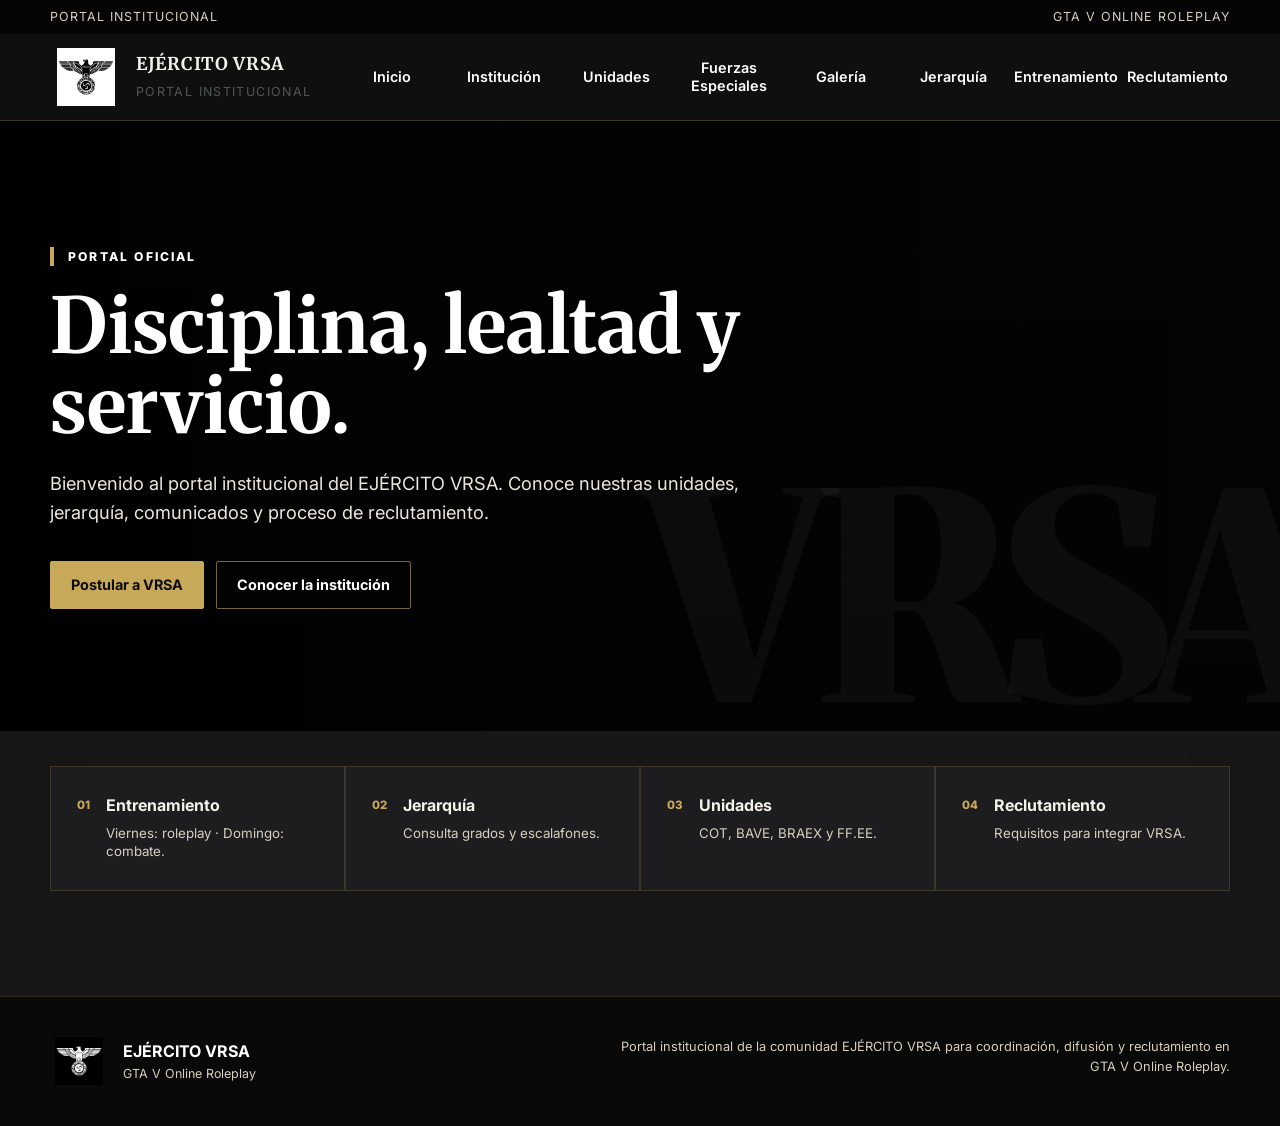
==== index.html @ d4b0fa34 "Add files via upload" ====
<!DOCTYPE html><html lang="es"><head><meta charset="UTF-8"><meta name="viewport" content="width=device-width, initial-scale=1.0"><title>EJÉRCITO VRSA | Inicio</title>
<link rel="preconnect" href="https://fonts.googleapis.com"><link rel="preconnect" href="https://fonts.gstatic.com" crossorigin>
<link href="https://fonts.googleapis.com/css2?family=Inter:wght@400;500;600;700;800&family=Merriweather:wght@700;900&display=swap" rel="stylesheet">
<link rel="stylesheet" href="styles.css"></head><body><div class="top-strip"><div class="container top-strip__inner"><span>Portal institucional</span><span>GTA V Online Roleplay</span></div></div>
<header class="site-header"><div class="container header-inner">
<a class="brand" href="index.html"><img src="logo-vrsa.jpeg" alt="Logo Ejército VRSA"><div><strong>EJÉRCITO VRSA</strong><span>Portal Institucional</span></div></a>
<button class="menu-toggle" aria-label="Abrir menú" aria-expanded="false">☰</button>
<nav class="main-nav">
<a href="index.html">Inicio</a><a href="institucion.html">Institución</a><a href="unidades.html">Unidades</a><a href="fuerzas-especiales.html">Fuerzas Especiales</a><a href="galeria.html">Galería</a><a href="jerarquia.html">Jerarquía</a><a href="entrenamiento.html">Entrenamiento</a><a href="reclutamiento.html">Reclutamiento</a>
</nav></div></header><main>
<section class="hero hero-video">
<video class="hero-bg-video" autoplay muted loop playsinline preload="metadata" aria-hidden="true">
  <source src="video-inicio.mp4" type="video/mp4">
</video><div class="hero-overlay"></div><div class="container hero-content"><div class="hero-kicker">PORTAL OFICIAL</div><h1>Disciplina, lealtad y servicio.</h1><p>Bienvenido al portal institucional del EJÉRCITO VRSA. Conoce nuestras unidades, jerarquía, comunicados y proceso de reclutamiento.</p><div class="hero-actions"><a class="btn btn-primary" href="reclutamiento.html">Postular a VRSA</a><a class="btn btn-secondary" href="institucion.html">Conocer la institución</a></div></div></section>
<section class="section"><div class="container quick-grid" style="margin-top:-70px"><a href="entrenamiento.html" class="quick-card"><span class="quick-number">01</span><div><strong>Entrenamiento</strong><small>Viernes: roleplay · Domingo: combate.</small></div></a><a href="jerarquia.html" class="quick-card"><span class="quick-number">02</span><div><strong>Jerarquía</strong><small>Consulta grados y escalafones.</small></div></a><a href="unidades.html" class="quick-card"><span class="quick-number">03</span><div><strong>Unidades</strong><small>COT, BAVE, BRAEX y FF.EE.</small></div></a><a href="reclutamiento.html" class="quick-card"><span class="quick-number">04</span><div><strong>Reclutamiento</strong><small>Requisitos para integrar VRSA.</small></div></a></div></section>
</main><footer><div class="container footer-grid"><div class="footer-brand"><img src="logo-vrsa.jpeg" alt="Logo VRSA"><div><strong>EJÉRCITO VRSA</strong><span>GTA V Online Roleplay</span></div></div><div class="footer-copy"><p>Portal institucional de la comunidad EJÉRCITO VRSA para coordinación, difusión y reclutamiento en GTA V Online Roleplay.</p></div></div></footer><script src="script.js"></script></body></html>
---- styles.css ----
:root{
  --green:#243447;
  --green-2:#182434;
  --green-3:#42566f;
  --ink:#151918;
  --muted:#6f7773;
  --line:#d9dedb;
  --paper:#ffffff;
  --soft:#f3f5f4;
  --gold:#aeb8c6;
  --max:1180px;
}

*{box-sizing:border-box}
html{scroll-behavior:smooth}
body{
  margin:0;
  font-family:"Inter",sans-serif;
  color:var(--ink);
  background:var(--paper);
  line-height:1.6;
}
img{max-width:100%;display:block}
a{text-decoration:none;color:inherit}
.container{width:min(var(--max),calc(100% - 40px));margin:auto}

.top-strip{
  background:#111;
  color:#dfe3e0;
  font-size:.78rem;
  letter-spacing:.08em;
  text-transform:uppercase;
}
.top-strip__inner{
  min-height:34px;
  display:flex;
  align-items:center;
  justify-content:space-between;
}

.site-header{
  background:#fff;
  border-bottom:1px solid var(--line);
  position:sticky;
  top:0;
  z-index:20;
}
.header-inner{
  min-height:86px;
  display:flex;
  align-items:center;
  justify-content:space-between;
  gap:24px;
}
.brand{display:flex;align-items:center;gap:14px}
.brand img{
  width:72px;
  height:58px;
  object-fit:contain;
  filter:grayscale(1);
}
.brand strong{
  font-family:"Merriweather",serif;
  display:block;
  font-size:1.1rem;
  letter-spacing:.04em;
}
.brand span{font-size:.78rem;color:var(--muted);text-transform:uppercase;letter-spacing:.11em}

.main-nav{display:flex;gap:28px;align-items:center;font-size:.9rem;font-weight:600}
.main-nav a{position:relative;padding:30px 0}
.main-nav a:after{
  content:"";
  position:absolute;
  left:0;bottom:20px;
  height:2px;width:0;
  background:var(--green);
  transition:.2s;
}
.main-nav a:hover:after{width:100%}

.menu-toggle{
  display:none;
  border:0;
  background:none;
  font-size:1.6rem;
  cursor:pointer;
}

.hero{
  position:relative;
  min-height:610px;
  display:flex;
  align-items:center;
  color:#fff;
  background:
    linear-gradient(110deg, rgba(16,24,19,.94), rgba(28,48,36,.78)),
    radial-gradient(circle at 85% 25%, rgba(255,255,255,.14), transparent 30%),
    linear-gradient(145deg,#202b24,#0d120f);
  overflow:hidden;
}
.hero:after{
  content:"VRSA";
  position:absolute;
  right:-30px;
  bottom:-100px;
  font-family:"Merriweather",serif;
  font-weight:900;
  font-size:18rem;
  color:rgba(255,255,255,.035);
  letter-spacing:-.08em;
}
.hero-content{position:relative;z-index:2;padding:90px 0}
.hero-kicker{
  display:inline-block;
  border-left:4px solid var(--gold);
  padding-left:14px;
  letter-spacing:.18em;
  font-size:.76rem;
  font-weight:800;
  margin-bottom:20px;
}
.hero h1{
  max-width:800px;
  margin:0;
  font-family:"Merriweather",serif;
  font-size:clamp(3rem,6vw,5.8rem);
  line-height:1.03;
}
.hero p{
  max-width:690px;
  color:#dce3df;
  font-size:1.14rem;
  margin:24px 0 34px;
}
.hero-actions{display:flex;gap:12px;flex-wrap:wrap}
.btn{
  display:inline-flex;
  min-height:48px;
  align-items:center;
  justify-content:center;
  padding:0 20px;
  font-weight:700;
  font-size:.9rem;
  border:1px solid transparent;
  transition:.2s;
}
.btn-primary{background:#fff;color:#172018}
.btn-primary:hover{background:#e7ece8}
.btn-secondary{border-color:rgba(255,255,255,.45);color:#fff}
.btn-secondary:hover{background:rgba(255,255,255,.09)}

.quick-links{margin-top:-48px;position:relative;z-index:5}
.quick-grid{
  display:grid;
  grid-template-columns:repeat(4,1fr);
  box-shadow:0 16px 40px rgba(0,0,0,.13);
}
.quick-card{
  min-height:125px;
  background:#fff;
  border-right:1px solid var(--line);
  padding:26px;
  display:flex;
  gap:16px;
  align-items:flex-start;
}
.quick-card:last-child{border-right:0}
.quick-card:hover{background:var(--soft)}
.quick-number{font-size:.72rem;font-weight:800;color:var(--green);padding-top:3px}
.quick-card strong{display:block;margin-bottom:5px}
.quick-card small{color:var(--muted);line-height:1.4;display:block}

.section{padding:105px 0}
.section h2{
  font-family:"Merriweather",serif;
  font-size:clamp(2rem,4vw,3.2rem);
  margin:8px 0 24px;
}
.eyebrow{
  font-size:.76rem;
  letter-spacing:.18em;
  font-weight:800;
  color:var(--green-3);
}
.lead{font-size:1.17rem;line-height:1.8}
.split{display:grid;grid-template-columns:1.25fr .75fr;gap:80px;align-items:start}
.values{display:grid;grid-template-columns:repeat(3,1fr);margin-top:36px;border-top:1px solid var(--line)}
.values div{padding:20px 20px 0 0}
.values strong,.values span{display:block}
.values span{font-size:.86rem;color:var(--muted);margin-top:4px}

.institution-card{
  border:1px solid var(--line);
  padding:26px;
  background:#fff;
  box-shadow:0 14px 45px rgba(0,0,0,.06);
}
.institution-card img{
  width:100%;
  height:180px;
  object-fit:contain;
  filter:grayscale(1);
  margin-bottom:20px;
  background:#fafafa;
}
.institution-card div{
  display:flex;
  justify-content:space-between;
  gap:20px;
  border-top:1px solid var(--line);
  padding:14px 0;
}
.institution-card span{font-size:.71rem;color:var(--muted);letter-spacing:.1em}
.institution-card strong{font-size:.88rem;text-align:right}
.status{color:#315f87}

.section-dark{background:var(--green-2);color:#fff}
.eyebrow-light{color:#c9d6cd}
.section-intro{max-width:720px;color:#cbd4cf;margin-top:-10px;margin-bottom:38px}
.dark-text{color:var(--muted)}
.cards{display:grid;grid-template-columns:repeat(4,1fr);gap:16px}
.unit-card{
  border:1px solid rgba(255,255,255,.14);
  padding:28px;
  min-height:270px;
  background:rgba(255,255,255,.035);
}
.unit-card span{
  display:inline-block;
  font-size:.75rem;
  color:#b9c5bd;
  border-bottom:1px solid rgba(255,255,255,.3);
  padding-bottom:10px;
}
.unit-card h3{font-family:"Merriweather",serif;font-size:1.35rem;margin-top:45px}
.unit-card p{color:#cbd4cf;font-size:.9rem}

.rank-grid{display:grid;grid-template-columns:repeat(4,1fr);gap:18px}
.rank-group{border-top:4px solid var(--green);background:var(--soft);padding:26px}
.rank-label{font-size:.7rem;letter-spacing:.12em;font-weight:800;color:var(--green)}
.rank-group h3{font-family:"Merriweather",serif;margin:10px 0 20px}
.rank-group ul{margin:0;padding-left:18px;color:#555e59}
.rank-group li{margin:7px 0}

.section-muted{background:var(--soft)}
.section-heading-row{display:flex;justify-content:space-between;align-items:flex-end;gap:20px}
.notice{
  padding:8px 12px;
  background:#e5e9e6;
  font-size:.72rem;
  text-transform:uppercase;
  letter-spacing:.08em;
}
.news-grid{display:grid;grid-template-columns:repeat(3,1fr);gap:20px}
.news-card{background:#fff;border:1px solid var(--line);padding:28px}
.news-date{font-size:.72rem;font-weight:800;color:var(--green);letter-spacing:.1em}
.news-card h3{font-family:"Merriweather",serif;font-size:1.3rem;margin:15px 0 12px}
.news-card p{font-size:.91rem;color:#66706b}
.news-card a{font-weight:800;font-size:.84rem;color:var(--green)}

.recruitment{background:#17212d;color:#fff}
.recruitment-inner{display:grid;grid-template-columns:1.1fr .9fr;gap:80px;align-items:start}
.recruitment p{color:#ced7d1;max-width:620px}
.requirements{background:#fff;color:var(--ink);padding:32px}
.requirements h3{font-family:"Merriweather",serif;margin-top:0}
.requirements ul{padding-left:20px;color:#59615d}
.requirements li{margin:9px 0}
.full{width:100%;margin-top:15px;background:var(--green);color:#fff}
.requirements small{display:block;color:var(--muted);margin-top:12px;text-align:center}

footer{background:#0b0d0c;color:#b6bdb9;padding:40px 0}
.footer-grid{display:flex;justify-content:space-between;gap:40px;align-items:center}
.footer-brand{display:flex;gap:15px;align-items:center}
.footer-brand img{width:58px;height:48px;object-fit:contain;filter:invert(1) grayscale(1)}
.footer-brand strong,.footer-brand span{display:block}
.footer-brand strong{color:#fff}
.footer-brand span{font-size:.78rem}
.footer-copy{max-width:620px;text-align:right;font-size:.8rem}
.footer-copy p{margin:0 0 8px}

@media (max-width: 900px){
  .menu-toggle{display:block}
  .main-nav{
    display:none;
    position:absolute;
    top:86px;
    left:0;
    right:0;
    background:#fff;
    border-top:1px solid var(--line);
    border-bottom:1px solid var(--line);
    padding:12px 20px 22px;
    flex-direction:column;
    align-items:flex-start;
    gap:0;
  }
  .main-nav.open{display:flex}
  .main-nav a{padding:12px 0;width:100%}
  .main-nav a:after{display:none}
  .quick-grid,.cards,.rank-grid{grid-template-columns:repeat(2,1fr)}
  .split,.recruitment-inner{grid-template-columns:1fr;gap:48px}
  .news-grid{grid-template-columns:1fr}
}
@media (max-width: 600px){
  .container{width:min(100% - 26px,var(--max))}
  .top-strip__inner span:first-child{display:none}
  .top-strip__inner{justify-content:flex-end}
  .header-inner{min-height:74px}
  .brand img{width:58px;height:48px}
  .brand strong{font-size:.94rem}
  .main-nav{top:74px}
  .hero{min-height:560px}
  .hero-content{padding:70px 0 100px}
  .hero h1{font-size:2.75rem}
  .quick-links{margin-top:-34px}
  .quick-grid{grid-template-columns:1fr}
  .quick-card{min-height:auto;border-right:0;border-bottom:1px solid var(--line)}
  .section{padding:76px 0}
  .cards,.rank-grid,.values{grid-template-columns:1fr}
  .section-heading-row,.footer-grid{align-items:flex-start;flex-direction:column}
  .footer-copy{text-align:left}
}

/* Ajustes VRSA - estructura real */
.cards-two{
  grid-template-columns:repeat(2,minmax(0,1fr));
}
.cards-two .unit-card{
  min-height:300px;
}
.ranks-two{
  grid-template-columns:repeat(2,minmax(0,1fr));
}
.ranks-two .rank-group{
  min-height:420px;
}
@media (max-width: 700px){
  .cards-two,.ranks-two{grid-template-columns:1fr}
}


/* Galería COT / BAVE */
.unit-gallery-section{
  background:#fff;
}
.gallery-unit{
  margin-top:52px;
  padding-top:32px;
  border-top:1px solid var(--line);
}
.gallery-unit-bave{
  margin-top:90px;
}
.gallery-unit-heading{
  display:flex;
  justify-content:space-between;
  gap:32px;
  align-items:flex-end;
  margin-bottom:24px;
}
.unit-code{
  display:inline-block;
  background:var(--green);
  color:#fff;
  padding:6px 10px;
  font-size:.72rem;
  font-weight:800;
  letter-spacing:.14em;
  margin-bottom:10px;
}
.gallery-unit h3{
  font-family:"Merriweather",serif;
  font-size:clamp(1.8rem,3vw,2.6rem);
  margin:0 0 10px;
}
.gallery-unit-heading p{
  max-width:760px;
  margin:0;
  color:var(--muted);
}
.photo-grid{
  display:grid;
  grid-template-columns:repeat(4,1fr);
  gap:12px;
}
.photo-card{
  border:0;
  padding:0;
  margin:0;
  background:#111;
  cursor:pointer;
  overflow:hidden;
  aspect-ratio:16/10;
}
.photo-card:nth-child(1),
.photo-card:nth-child(6){
  grid-column:span 2;
  grid-row:span 2;
}
.photo-card img{
  width:100%;
  height:100%;
  object-fit:cover;
  transition:transform .25s ease, opacity .25s ease;
}
.photo-card:hover img{
  transform:scale(1.035);
  opacity:.9;
}
.lightbox{
  position:fixed;
  inset:0;
  z-index:100;
  display:none;
  align-items:center;
  justify-content:center;
  background:rgba(0,0,0,.92);
  padding:30px;
}
.lightbox.open{display:flex}
.lightbox img{
  max-width:min(1400px,95vw);
  max-height:90vh;
  object-fit:contain;
  box-shadow:0 18px 60px rgba(0,0,0,.5);
}
.lightbox-close{
  position:absolute;
  top:18px;
  right:22px;
  border:0;
  background:transparent;
  color:#fff;
  font-size:2.5rem;
  cursor:pointer;
  line-height:1;
}
@media (max-width:900px){
  .photo-grid{grid-template-columns:repeat(2,1fr)}
}
@media (max-width:600px){
  .photo-grid{grid-template-columns:1fr}
  .photo-card:nth-child(1),
  .photo-card:nth-child(6){
    grid-column:auto;
    grid-row:auto;
  }
  .gallery-unit-bave{margin-top:65px}
}


/* ===== VRSA v4: páginas separadas + fondo gris institucional ===== */
body{background:#e6e8e7}
.section,.section-muted{background:#e6e8e7}
.page-hero{
  background:linear-gradient(135deg,#151d28,#202b39);
  color:#fff;padding:72px 0 58px;border-bottom:1px solid #2c352f;
}
.page-hero .kicker{font-size:.75rem;letter-spacing:.18em;font-weight:800;color:#c9d2cc}
.page-hero h1{font-family:"Merriweather",serif;font-size:clamp(2.5rem,5vw,4.5rem);line-height:1.05;margin:8px 0 16px}
.page-hero p{max-width:760px;color:#d4dbd6;margin:0}
.internal-grid-2{display:grid;grid-template-columns:1fr 1fr;gap:24px}
.rank-page-grid{display:grid;grid-template-columns:1fr 1fr;gap:24px}
.rank-page-grid .rank-group{background:#f4f5f4}
.unit-page-card{background:#f4f5f4;border:1px solid #c8cdca;overflow:hidden}
.unit-page-card img{width:100%;height:280px;object-fit:cover}
.unit-page-card .body{padding:26px}
.unit-page-card h2{font-family:"Merriweather",serif;margin:8px 0 12px}
.page-link{display:inline-block;margin-top:12px;background:#243447;color:#fff;padding:12px 16px;font-weight:800;font-size:.88rem}
@media(max-width:900px){.internal-grid-2,.rank-page-grid{grid-template-columns:1fr}}


/* ===== VRSA v5: fondos más oscuros + nuevas secciones ===== */
body{background:#cbd0cd;color:#111613}
.section,.section-muted,.unit-gallery-section{background:#cbd0cd}
.site-header{background:#eef0ef}
.top-strip{background:#111821}
.brand span,.page-hero p,.section-intro,.dark-text,.news-card p,.requirements ul,.lead, .gallery-unit-heading p{color:#4c5852}
.page-hero{background:linear-gradient(135deg,#151d28,#202b39 60%, #2a394a);color:#fff;border-bottom:1px solid #2a352f}
.page-hero p{color:#d6ddd8}
.quick-grid,.institution-card,.unit-page-card,.news-card,.rank-group,.requirements,.notice,.unit-card{box-shadow:0 10px 28px rgba(0,0,0,.05)}
.rank-page-grid .rank-group,.unit-page-card,.institution-card,.news-card,.requirements{background:#ecefed}
.notice{background:#dbe0dd}
.page-link,.btn-primary,.btn-secondary,.unit-code{border-radius:2px}
.internal-grid-2.grid-4{grid-template-columns:repeat(2,1fr)}
.info-panel{background:#ecefed;border:1px solid #bcc4bf;padding:24px}
.info-panel h3{margin-top:0;font-family:"Merriweather",serif}
.info-panel p{margin-bottom:0;color:#4b5651}
.cta-inline{display:flex;gap:14px;flex-wrap:wrap;margin-top:22px}
.subunit-grid{display:grid;grid-template-columns:repeat(2,1fr);gap:24px}
.subunit-card{background:#ecefed;border:1px solid #bcc4bf;overflow:hidden}
.subunit-card img{width:100%;height:260px;object-fit:cover}
.subunit-card .body{padding:24px}
.subunit-card h3{font-family:"Merriweather",serif;margin:8px 0 10px;font-size:1.55rem}
.subunit-card p{margin:0;color:#4b5651}
.mini-gallery{display:grid;grid-template-columns:repeat(2,1fr);gap:12px;margin-top:18px}
.mini-gallery img{width:100%;height:170px;object-fit:cover;border:1px solid #bcc4bf}
.gallery-callout{margin-top:56px;background:#ecefed;border:1px solid #bcc4bf;padding:28px;display:flex;justify-content:space-between;gap:24px;align-items:center}
.gallery-callout h3{font-family:"Merriweather",serif;margin:0 0 8px}
.gallery-callout p{margin:0;color:#4b5651;max-width:740px}

@media(max-width:900px){
  .internal-grid-2.grid-4,.subunit-grid{grid-template-columns:1fr}
  .gallery-callout{flex-direction:column;align-items:flex-start}
}

/* ===== VRSA v6: paleta institucional azul pizarra ===== */
body{background:#c9ced3}
.section,.section-muted,.unit-gallery-section{background:#c9ced3}
.site-header{background:#edf0f3}
.top-strip{background:#101721}
.page-hero{
  background:linear-gradient(135deg,#121a24,#1d2937 62%,#28394b);
  color:#fff;
}
.hero{
  background:
    linear-gradient(110deg,rgba(13,20,30,.96),rgba(31,48,68,.82)),
    radial-gradient(circle at 85% 25%,rgba(255,255,255,.10),transparent 30%),
    linear-gradient(145deg,#202b39,#0d1218);
}
.main-nav a:after{background:#42658a}
.quick-number,.eyebrow,.rank-label,.news-date{color:#425f7d}
.unit-code,.page-link{background:#243447}
.btn-primary.full{background:#243447!important}
.status{color:#315f87}
.quick-card:hover{background:#e3e7ea}
.institution-card,.unit-page-card,.news-card,.requirements,.rank-page-grid .rank-group,.subunit-card,.info-panel,.gallery-callout{
  background:#e7eaed;
}
.activity-grid{
  display:grid;
  grid-template-columns:repeat(2,minmax(0,1fr));
  gap:24px;
  margin-top:28px;
}
.activity-card{
  background:#e7eaed;
  border:1px solid #b8c0c8;
  padding:28px;
  border-top:4px solid #42658a;
}
.activity-day{
  display:inline-block;
  font-size:.74rem;
  letter-spacing:.14em;
  font-weight:800;
  color:#425f7d;
  margin-bottom:8px;
}
.activity-card h3{
  font-family:"Merriweather",serif;
  margin:0 0 12px;
  font-size:1.55rem;
}
.activity-card p{color:#44505c;margin:0}
.timezone-note{
  margin-top:28px;
  background:#dde2e6;
  border-left:4px solid #42658a;
  padding:18px 20px;
  color:#35414d;
}
@media(max-width:700px){
  .activity-grid{grid-template-columns:1fr}
}


/* ===== VRSA v7: tema negro, oro y blanco ===== */
:root{
  --green:#0f0f10 !important;
  --green-2:#171718 !important;
  --green-3:#232325 !important;
  --gold:#c8a95a !important;
  --light:#f5f2ea !important;
  --text:#f4f1eb !important;
  --muted:#d7cfbf !important;
  --white:#ffffff !important;
}

body{
  background:#121213 !important;
  color:#f4f1eb !important;
}

.section,
.section-muted,
.unit-gallery-section{
  background:#171718 !important;
  color:#f4f1eb !important;
}

.site-header{
  background:#0f0f10 !important;
  border-bottom:1px solid rgba(200,169,90,.25) !important;
}

.top-strip{
  background:#050505 !important;
  color:#d7cfbf !important;
}

.brand-block small,
.top-strip,
.page-intro p,
.lead,
.unit-page-card p,
.news-card p,
.requirements li,
.rank-list li,
.subunit-card p,
.gallery-callout p,
.info-panel p,
.institution-card p,
.timezone-note,
.activity-card p{
  color:#d7cfbf !important;
}

.brand-block strong,
.main-nav a,
.page-hero h1,
.hero h1,
.section h2,
.section h3,
.section h4,
.rank-group h3,
.requirements h3,
.subunit-card h3,
.unit-page-card h3,
.news-card h3,
.activity-card h3{
  color:#ffffff !important;
}

.main-nav a:hover,
.main-nav a.active,
.page-link,
.eyebrow,
.kicker,
.quick-number,
.rank-label,
.news-date,
.activity-day,
.status{
  color:#c8a95a !important;
}

.main-nav a:after{
  background:#c8a95a !important;
}

.hero{
  background:
    linear-gradient(115deg,rgba(0,0,0,.95),rgba(22,22,23,.90)),
    radial-gradient(circle at 85% 25%,rgba(200,169,90,.12),transparent 32%),
    linear-gradient(145deg,#090909,#171718) !important;
  color:#ffffff !important;
}

.hero p{
  color:#ece7dc !important;
}

.page-hero{
  background:
    linear-gradient(135deg,#080808,#141414 60%,#1d1d1f) !important;
  color:#ffffff !important;
}

.btn-primary,
.btn-primary.full{
  background:#c8a95a !important;
  color:#0b0b0b !important;
  border:1px solid #c8a95a !important;
}

.btn-primary:hover,
.btn-primary.full:hover{
  background:#d8b86a !important;
}

.btn-secondary{
  border:1px solid rgba(200,169,90,.6) !important;
  color:#ffffff !important;
  background:transparent !important;
}

.btn-secondary:hover{
  background:rgba(200,169,90,.08) !important;
}

.quick-card,
.institution-card,
.unit-page-card,
.news-card,
.requirements,
.rank-page-grid .rank-group,
.subunit-card,
.info-panel,
.gallery-callout,
.activity-card{
  background:#1d1d1f !important;
  color:#f4f1eb !important;
  border:1px solid rgba(200,169,90,.18) !important;
  box-shadow:none !important;
}

.quick-card:hover,
.news-card:hover,
.unit-page-card:hover,
.subunit-card:hover{
  background:#242426 !important;
}

.quick-card strong,
.quick-card small{
  color:inherit !important;
}

.quick-card small{
  color:#d7cfbf !important;
}

hr,
.section-divider,
.rank-page-grid .rank-group,
.info-panel .info-row{
  border-color:rgba(200,169,90,.18) !important;
}

.info-panel .label{
  color:#c8a95a !important;
}

.info-panel .value{
  color:#ffffff !important;
}

.timezone-note{
  background:#1b1b1d !important;
  border-left:4px solid #c8a95a !important;
}

.activity-card{
  border-top:4px solid #c8a95a !important;
}

footer,
.site-footer{
  background:#090909 !important;
  color:#d7cfbf !important;
  border-top:1px solid rgba(200,169,90,.2) !important;
}

.site-footer a{
  color:#c8a95a !important;
}

/* ===== VRSA v8: video en portada ===== */
.hero-video{
  position:relative;
  isolation:isolate;
  background:#090909 !important;
}
.hero-bg-video{
  position:absolute;
  inset:0;
  width:100%;
  height:100%;
  object-fit:cover;
  z-index:-3;
}
.hero-video::before{
  content:"";
  position:absolute;
  inset:0;
  z-index:-2;
  background:
    linear-gradient(90deg,rgba(0,0,0,.86) 0%,rgba(0,0,0,.66) 48%,rgba(0,0,0,.50) 100%),
    linear-gradient(180deg,rgba(0,0,0,.12),rgba(0,0,0,.32));
}
.hero-video::after{
  content:"VRSA";
  z-index:-1;
}
.hero-video .hero-content{
  position:relative;
  z-index:2;
}
@media (prefers-reduced-motion: reduce){
  .hero-bg-video{display:none}
  .hero-video{
    background:linear-gradient(135deg,#080808,#171718) !important;
  }
}


/* ===== VRSA v9: ajuste de navegación superior ===== */
@media (min-width: 901px){
  .header-inner{
    display:grid !important;
    grid-template-columns:auto 1fr !important;
    align-items:center !important;
    gap:28px !important;
  }

  .main-nav{
    margin-left:auto !important;
    width:min(1080px, 100%) !important;
    display:grid !important;
    grid-template-columns:repeat(8, minmax(0, 1fr)) !important;
    gap:8px !important;
    align-items:stretch !important;
    justify-items:stretch !important;
    text-align:center !important;
  }

  .main-nav a{
    display:flex !important;
    align-items:center !important;
    justify-content:center !important;
    text-align:center !important;
    min-height:86px !important;
    padding:0 12px !important;
    line-height:1.25 !important;
    white-space:normal !important;
  }

  .main-nav a:after{
    left:14% !important;
    width:0 !important;
    bottom:18px !important;
  }

  .main-nav a:hover:after,
  .main-nav a.active:after{
    width:72% !important;
  }
}


/* ===== VRSA v11: video de fondo en Unidades ===== */
.page-hero.hero-video{
  position:relative;
  overflow:hidden;
  background:#090909 !important;
}
.page-hero.hero-video .hero-content{
  position:relative;
  z-index:2;
  padding:96px 0;
}
.page-hero.hero-video .kicker,
.page-hero.hero-video h1,
.page-hero.hero-video p{
  color:#fff !important;
}
.page-hero.hero-video p{
  max-width:760px;
}
.page-hero.hero-video::before{
  content:"";
  position:absolute;
  inset:0;
  z-index:-2;
  background:linear-gradient(90deg,rgba(0,0,0,.82) 0%,rgba(0,0,0,.6) 50%,rgba(0,0,0,.45) 100%),linear-gradient(180deg,rgba(0,0,0,.20),rgba(0,0,0,.38));
}
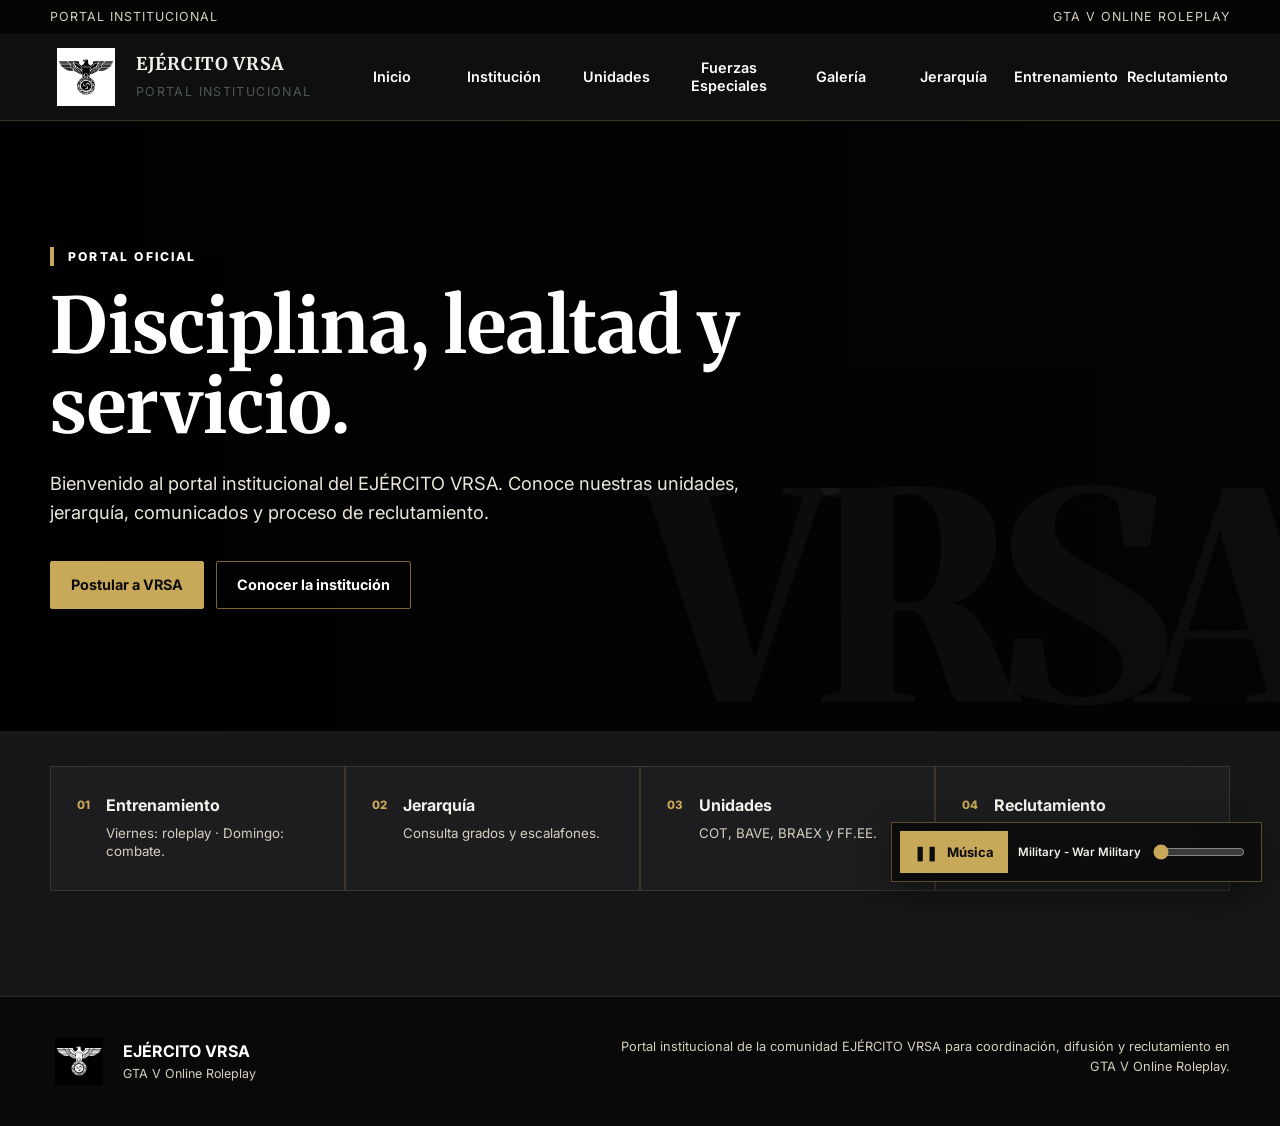
==== commit c34a0e93: "Add files via upload" ====
--- a/index.html
+++ b/index.html
@@ -1,7 +1,41 @@
-<!DOCTYPE html><html lang="es"><head><meta charset="UTF-8"><meta name="viewport" content="width=device-width, initial-scale=1.0"><title>EJÉRCITO VRSA | Inicio</title>
+<!DOCTYPE html><html lang="es"><head><meta charset="UTF-8"><meta name="viewport" content="width=device-width, initial-scale=1.0">
+<meta name="description" content="Portal oficial de EJÉRCITO VRSA, comunidad de roleplay militar en GTA V Online para PS5. Conoce nuestras unidades, jerarquía, entrenamientos y reclutamiento.">
+<meta name="robots" content="index, follow, max-image-preview:large">
+<link rel="canonical" href="https://vrsaeai.github.io/EJERCITO-VRSA/">
+<meta property="og:type" content="website">
+<meta property="og:site_name" content="EJÉRCITO VRSA">
+<meta property="og:title" content="EJÉRCITO VRSA | Portal Oficial">
+<meta property="og:description" content="Portal oficial de EJÉRCITO VRSA, comunidad de roleplay militar en GTA V Online para PS5. Conoce nuestras unidades, jerarquía, entrenamientos y reclutamiento.">
+<meta property="og:url" content="https://vrsaeai.github.io/EJERCITO-VRSA/">
+<meta property="og:image" content="https://vrsaeai.github.io/EJERCITO-VRSA/favicon.png">
+<meta property="og:image:alt" content="Logo de EJÉRCITO VRSA">
+<meta name="twitter:card" content="summary">
+<meta name="twitter:title" content="EJÉRCITO VRSA | Portal Oficial">
+<meta name="twitter:description" content="Portal oficial de EJÉRCITO VRSA, comunidad de roleplay militar en GTA V Online para PS5. Conoce nuestras unidades, jerarquía, entrenamientos y reclutamiento.">
+<meta name="twitter:image" content="https://vrsaeai.github.io/EJERCITO-VRSA/favicon.png"><title>EJÉRCITO VRSA | Portal Oficial</title>
 <link rel="preconnect" href="https://fonts.googleapis.com"><link rel="preconnect" href="https://fonts.gstatic.com" crossorigin>
 <link href="https://fonts.googleapis.com/css2?family=Inter:wght@400;500;600;700;800&family=Merriweather:wght@700;900&display=swap" rel="stylesheet">
-<link rel="stylesheet" href="styles.css"></head><body><div class="top-strip"><div class="container top-strip__inner"><span>Portal institucional</span><span>GTA V Online Roleplay</span></div></div>
+
+<link rel="icon" type="image/png" href="favicon.png">
+<link rel="shortcut icon" href="favicon.ico">
+<link rel="apple-touch-icon" href="favicon.png">
+<link rel="stylesheet" href="styles.css">
+<script type="application/ld+json">
+{
+  "@context": "https://schema.org",
+  "@type": "WebSite",
+  "name": "EJÉRCITO VRSA",
+  "alternateName": "VRSA_EAI",
+  "url": "https://vrsaeai.github.io/EJERCITO-VRSA/",
+  "description": "Portal oficial de EJÉRCITO VRSA, comunidad de roleplay militar en GTA V Online para PS5.",
+  "image": "https://vrsaeai.github.io/EJERCITO-VRSA/favicon.png",
+  "sameAs": [
+    "https://www.instagram.com/v.r.s.a_eai",
+    "https://www.tiktok.com/@vrsa_oficial"
+  ]
+}
+</script>
+</head><body><div class="top-strip"><div class="container top-strip__inner"><span>Portal institucional</span><span>GTA V Online Roleplay</span></div></div>
 <header class="site-header"><div class="container header-inner">
 <a class="brand" href="index.html"><img src="logo-vrsa.jpeg" alt="Logo Ejército VRSA"><div><strong>EJÉRCITO VRSA</strong><span>Portal Institucional</span></div></a>
 <button class="menu-toggle" aria-label="Abrir menú" aria-expanded="false">☰</button>
--- a/styles.css
+++ b/styles.css
@@ -867,3 +867,101 @@
   z-index:-2;
   background:linear-gradient(90deg,rgba(0,0,0,.82) 0%,rgba(0,0,0,.6) 50%,rgba(0,0,0,.45) 100%),linear-gradient(180deg,rgba(0,0,0,.20),rgba(0,0,0,.38));
 }
+
+/* ===== VRSA v20: corrección menú móvil ===== */
+@media (max-width: 900px){
+  .site-header{
+    position:relative;
+    z-index:1000;
+  }
+
+  .menu-toggle{
+    color:#ffffff !important;
+    position:relative;
+    z-index:1002;
+  }
+
+  .main-nav{
+    z-index:1001;
+    background:#111112 !important;
+    border-top:1px solid rgba(200,169,90,.28) !important;
+    border-bottom:1px solid rgba(200,169,90,.28) !important;
+    box-shadow:0 16px 30px rgba(0,0,0,.38) !important;
+  }
+
+  .main-nav a{
+    color:#ffffff !important;
+    border-bottom:1px solid rgba(255,255,255,.08);
+  }
+
+  .main-nav a:last-child{
+    border-bottom:0;
+  }
+
+  .main-nav a:hover,
+  .main-nav a.active{
+    color:#c8a95a !important;
+  }
+}
+
+
+/* v25 - Escuadras de COT y BAVE */
+.unit-actions{display:flex;gap:12px;flex-wrap:wrap;align-items:center;margin-top:12px}
+.unit-actions .page-link{margin-top:0}
+.page-link-alt{background:transparent !important;color:#c8a95a !important;border:1px solid rgba(200,169,90,.65) !important}
+.page-link-alt:hover{background:rgba(200,169,90,.08) !important}
+.squads-section{padding-top:82px !important;padding-bottom:82px !important;border-top:1px solid rgba(200,169,90,.18)}
+.squads-section-alt{background:#151516 !important}
+.squads-heading{margin-bottom:28px}
+.squads-heading h2{margin:14px 0 8px;font-family:"Merriweather",serif;font-size:clamp(2rem,4vw,3.2rem)}
+.squads-heading p{margin:0;color:#c7c3ba}
+.squad-grid{display:grid;grid-template-columns:repeat(3,minmax(0,1fr));gap:22px}
+.squad-card{background:#1d1d1f;border:1px solid rgba(200,169,90,.22);padding:28px;min-height:230px}
+.squad-card h3{font-family:"Merriweather",serif;font-size:1.55rem;margin:0 0 14px;color:#f4f1eb}
+.squad-card p{margin:0;color:#d8d3c9;line-height:1.75}
+@media(max-width:900px){.squad-grid{grid-template-columns:1fr}.unit-actions{align-items:stretch}.unit-actions .page-link{width:100%;text-align:center}}
+
+/* ===== VRSA v27: controles de música ===== */
+.vrsa-music-player{
+  position:fixed;
+  right:18px;
+  bottom:18px;
+  z-index:3000;
+  display:flex;
+  align-items:center;
+  gap:10px;
+  background:rgba(12,12,13,.94);
+  border:1px solid rgba(200,169,90,.42);
+  box-shadow:0 12px 34px rgba(0,0,0,.38);
+  padding:8px;
+  backdrop-filter:blur(10px);
+}
+.vrsa-music-toggle{
+  border:0;
+  background:#c8a95a;
+  color:#0b0b0b;
+  min-height:42px;
+  padding:0 14px;
+  display:flex;
+  align-items:center;
+  gap:9px;
+  font:700 .82rem "Inter",sans-serif;
+  cursor:pointer;
+}
+.vrsa-music-toggle:hover{background:#d8b86a}
+.vrsa-music-icon{font-size:.9rem;min-width:14px;text-align:center}
+.vrsa-music-controls{display:flex;align-items:center;gap:10px;padding-right:6px}
+.vrsa-music-title{color:#f4f1eb;font:600 .72rem "Inter",sans-serif;white-space:nowrap;max-width:180px;overflow:hidden;text-overflow:ellipsis}
+.vrsa-music-volume{width:92px;accent-color:#c8a95a;cursor:pointer}
+@media(max-width:700px){
+  .vrsa-music-player{right:10px;bottom:10px;padding:6px}
+  .vrsa-music-label,.vrsa-music-title{display:none}
+  .vrsa-music-controls{padding-right:2px}
+  .vrsa-music-volume{width:72px}
+  .vrsa-music-toggle{padding:0 12px;min-height:40px}
+}
+
+/* ===== VRSA v28: botón Postular en escuadras ===== */
+.squad-card{display:flex;flex-direction:column}
+.squad-card .squad-postular{margin-top:auto;align-self:flex-start}
+@media(max-width:900px){.squad-card .squad-postular{width:100%;text-align:center}}
